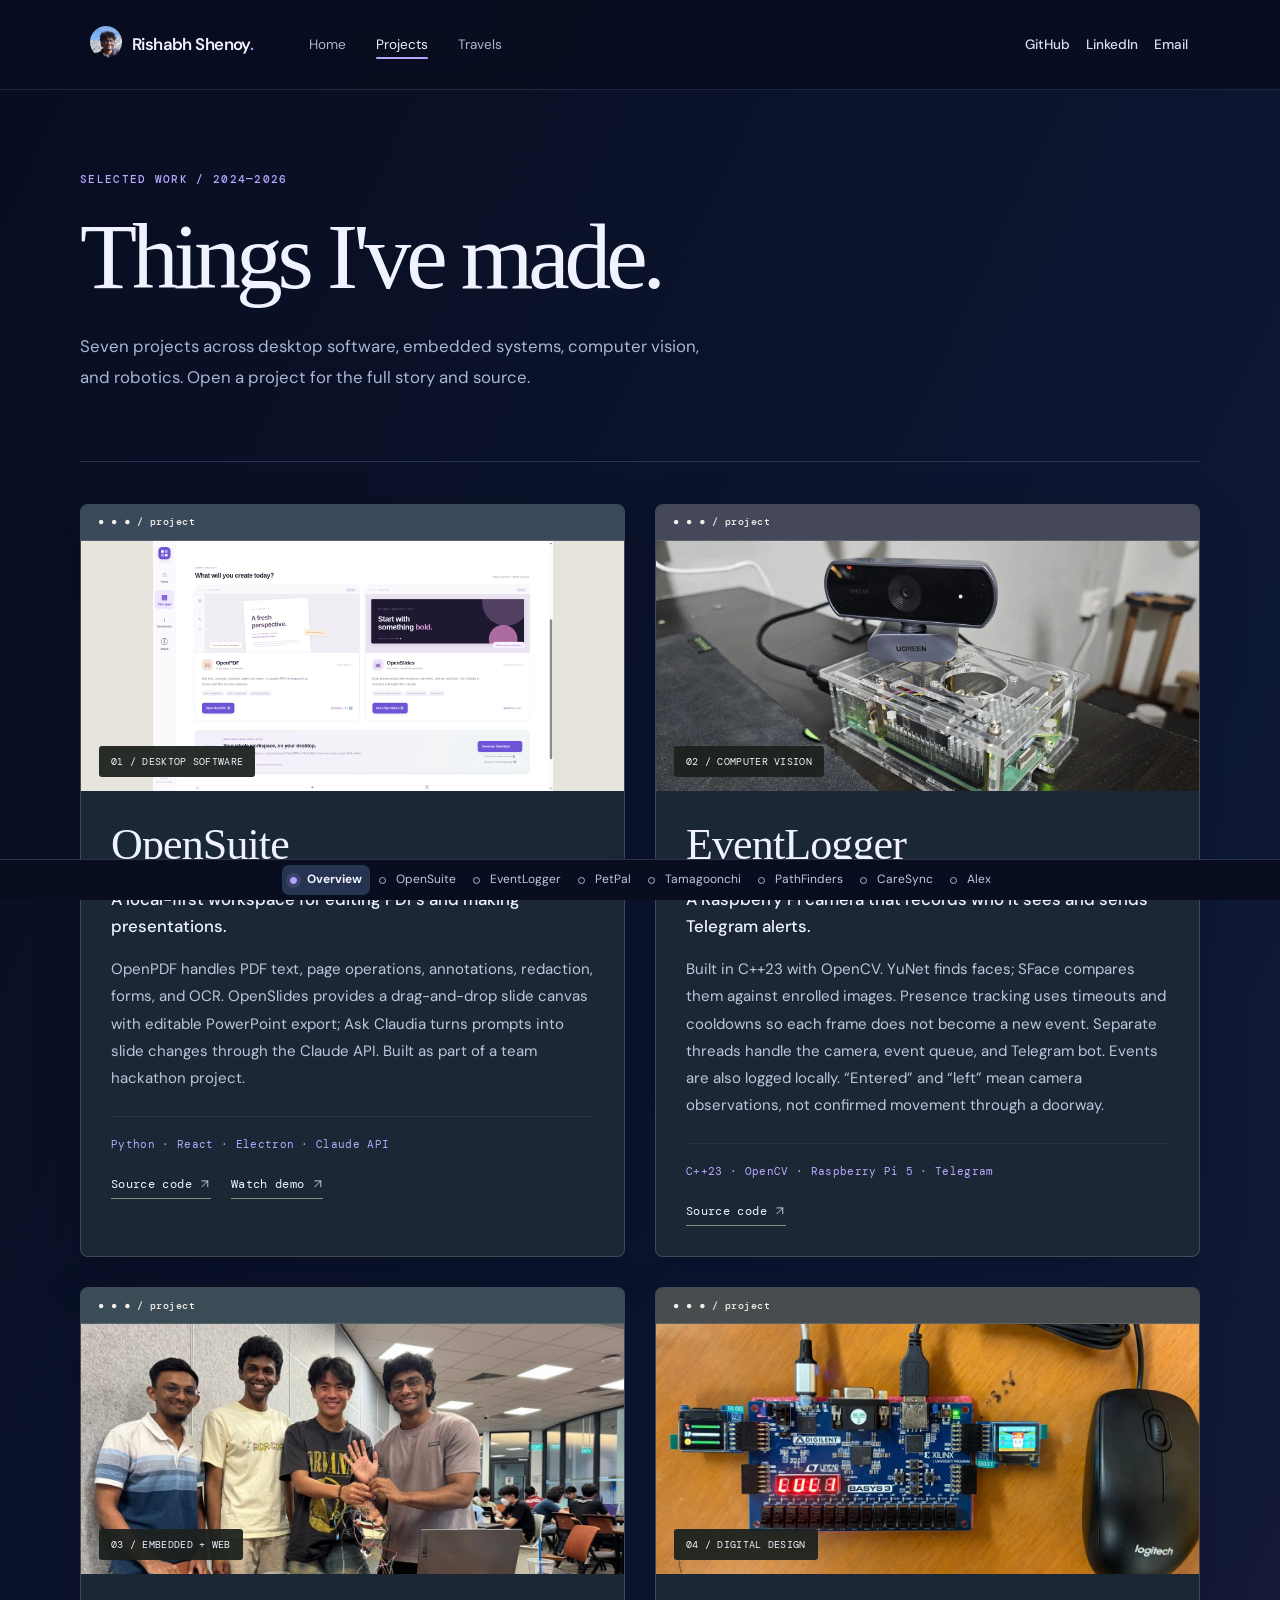
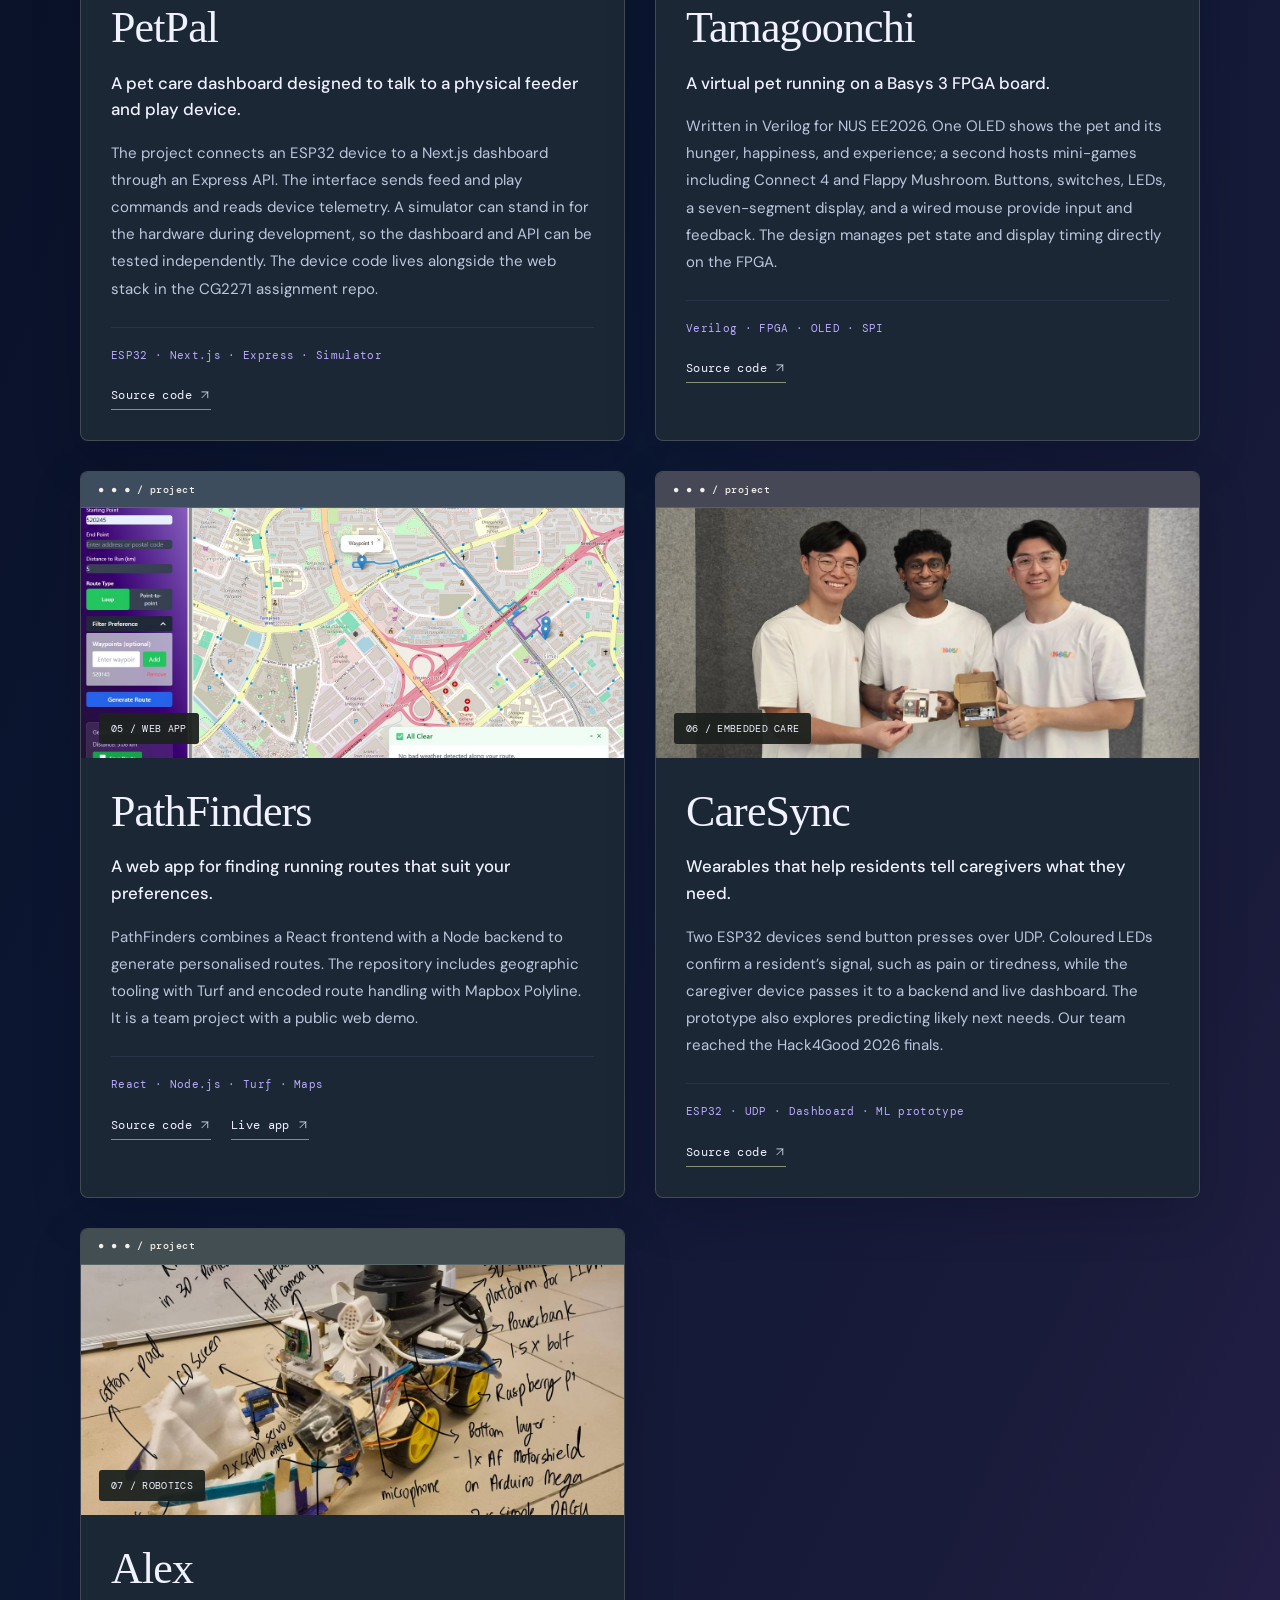
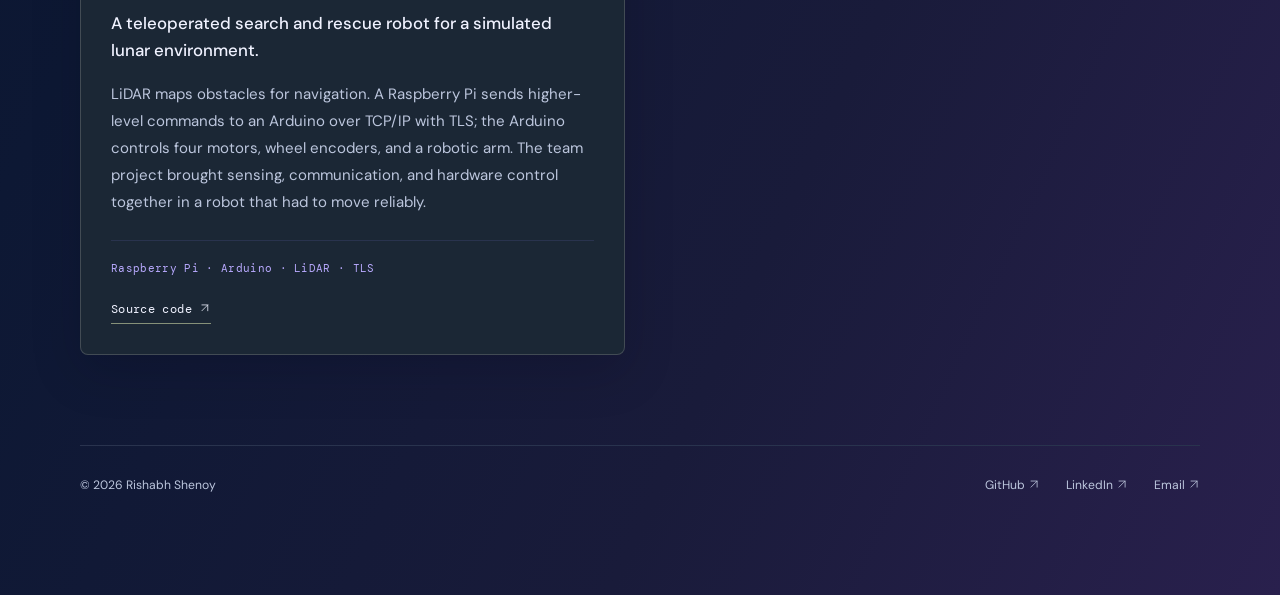
==== projects.html @ beb1a48f "Ease project card hover into a 0.2s rise - .home-project now transitions transform/background/border" ====
<!doctype html>
<html lang="en"><head><meta charset="utf-8"><meta name="viewport" content="width=device-width,initial-scale=1"><meta name="description" content="Seven projects by Rishabh Shenoy, spanning desktop software, embedded systems, robotics, and web apps."><meta name="theme-color" content="#090d20"><title>Projects — Rishabh Shenoy</title><link rel="stylesheet" href="portfolio.css"><link rel="stylesheet" href="calm.css?v=hover-ease-2"><link rel="canonical" href="https://rishabhshenoy.com/projects.html">
<meta property="og:type" content="website">
<meta property="og:site_name" content="Rishabh Shenoy">
<meta property="og:title" content="Projects — Rishabh Shenoy">
<meta property="og:description" content="Seven projects by Rishabh Shenoy, spanning desktop software, embedded systems, robotics, and web apps.">
<meta property="og:url" content="https://rishabhshenoy.com/projects.html">
<meta property="og:image" content="https://rishabhshenoy.com/imgs/social-card.jpg">
<meta property="og:image:width" content="1200">
<meta property="og:image:height" content="630">
<meta property="og:image:alt" content="Rishabh Shenoy">
<meta name="twitter:card" content="summary_large_image">
<meta name="twitter:title" content="Projects — Rishabh Shenoy">
<meta name="twitter:description" content="Seven projects by Rishabh Shenoy, spanning desktop software, embedded systems, robotics, and web apps.">
<meta name="twitter:image" content="https://rishabhshenoy.com/imgs/social-card.jpg">
<link rel="icon" type="image/png" sizes="32x32" href="https://rishabhshenoy.com/imgs/favicon-32.png">
<link rel="apple-touch-icon" sizes="180x180" href="https://rishabhshenoy.com/imgs/apple-touch-icon.png">
</head>
<body><a class="skip" href="#main">Skip to content</a><div class="shell"><header class="site-header"><a class="logo" href="/"><span class="header-avatar visible"><img src="imgs/rishabh-avatar-crop.jpg" alt="" width="384" height="384" decoding="async"></span><span class="logo-text">Rishabh Shenoy<span>.</span></span></a><nav aria-label="Main"><a href="/">Home</a><a aria-current="page" href="projects.html">Projects</a><a href="travels.html">Travels</a></nav><div class="header-socials" aria-label="Profiles and contact"><a href="https://github.com/RishabhShenoy03" target="_blank" rel="noopener noreferrer">GitHub</a><a href="https://www.linkedin.com/in/rishabhshenoy/" target="_blank" rel="noopener noreferrer">LinkedIn</a><a href="mailto:rishabhshenoy2003@gmail.com">Email</a></div></header><main id="main"><section class="projects-intro"><p class="kicker">Selected work / 2024—2026</p><h1>Things I've made.</h1><p>Seven projects across desktop software, embedded systems, computer vision, and robotics. Open a project for the full story and source.</p></section>
<section class="project-gallery" aria-label="Projects">
<article class="work-card" id="opensuite"><div class="work-image image-opensuite"><img src="imgs/opensuite-v0.4.0.png" alt="OpenSuite workspace showing OpenPDF and OpenSlides" loading="lazy" width="1440" height="900" decoding="async"><span>01 / DESKTOP SOFTWARE</span></div><div class="work-content"><h2>OpenSuite</h2><p class="work-summary">A local-first workspace for editing PDFs and making presentations.</p><p>OpenPDF handles PDF text, page operations, annotations, redaction, forms, and OCR. OpenSlides provides a drag-and-drop slide canvas with editable PowerPoint export; Ask Claudia turns prompts into slide changes through the Claude API. Built as part of a team hackathon project.</p><div class="work-meta">Python · React · Electron · Claude API</div><div class="work-links"><a href="https://github.com/RishabhShenoy03/claude-hackathon" target="_blank" rel="noopener noreferrer">Source code <svg class="link-icon" viewBox="0 0 24 24" fill="none" stroke="currentColor" stroke-width="1.6" stroke-linecap="round" stroke-linejoin="round" aria-hidden="true"><path d="M6 18 18 6M6 6h12v12"/></svg></a><a href="https://drive.google.com/file/d/1WD3OdeDiE1uflUg-6Z3fHd2iXdkqJevX/view?usp=sharing" target="_blank" rel="noopener noreferrer">Watch demo <svg class="link-icon" viewBox="0 0 24 24" fill="none" stroke="currentColor" stroke-width="1.6" stroke-linecap="round" stroke-linejoin="round" aria-hidden="true"><path d="M6 18 18 6M6 6h12v12"/></svg></a></div></div></article>
<article class="work-card" id="eventlogger"><div class="work-image image-event"><img src="imgs/eventlogger-thumbnail-web.webp" alt="EventLogger webcam mounted on a Raspberry Pi in a clear case" loading="lazy" width="1600" height="1200" decoding="async"><span>02 / COMPUTER VISION</span></div><div class="work-content"><h2>EventLogger</h2><p class="work-summary">A Raspberry Pi camera that records who it sees and sends Telegram alerts.</p><p>Built in C++23 with OpenCV. YuNet finds faces; SFace compares them against enrolled images. Presence tracking uses timeouts and cooldowns so each frame does not become a new event. Separate threads handle the camera, event queue, and Telegram bot. Events are also logged locally. “Entered” and “left” mean camera observations, not confirmed movement through a doorway.</p><div class="work-meta">C++23 · OpenCV · Raspberry Pi 5 · Telegram</div><div class="work-links"><a href="https://github.com/RishabhShenoy03/EventLogger" target="_blank" rel="noopener noreferrer">Source code <svg class="link-icon" viewBox="0 0 24 24" fill="none" stroke="currentColor" stroke-width="1.6" stroke-linecap="round" stroke-linejoin="round" aria-hidden="true"><path d="M6 18 18 6M6 6h12v12"/></svg></a></div></div></article>
<article class="work-card" id="petpal"><div class="work-image image-petpal"><img src="imgs/petpal-thumbnail.jpg" alt="PetPal team demonstrating their embedded prototype" loading="lazy" width="1280" height="960" decoding="async"><span>03 / EMBEDDED + WEB</span></div><div class="work-content"><h2>PetPal</h2><p class="work-summary">A pet care dashboard designed to talk to a physical feeder and play device.</p><p>The project connects an ESP32 device to a Next.js dashboard through an Express API. The interface sends feed and play commands and reads device telemetry. A simulator can stand in for the hardware during development, so the dashboard and API can be tested independently. The device code lives alongside the web stack in the CG2271 assignment repo.</p><div class="work-meta">ESP32 · Next.js · Express · Simulator</div><div class="work-links"><a href="https://github.com/RishabhShenoy03/cg2271_as4/tree/main/petpal_dashboard" target="_blank" rel="noopener noreferrer">Source code <svg class="link-icon" viewBox="0 0 24 24" fill="none" stroke="currentColor" stroke-width="1.6" stroke-linecap="round" stroke-linejoin="round" aria-hidden="true"><path d="M6 18 18 6M6 6h12v12"/></svg></a></div></div></article>
<article class="work-card" id="tamagoonchi"><div class="work-image image-tama"><img src="imgs/tamagoonchi-thumbnail.jpg" alt="Tamagoonchi running on a Basys 3 FPGA with two OLED displays and a mouse" loading="lazy" width="1280" height="959" decoding="async"><span>04 / DIGITAL DESIGN</span></div><div class="work-content"><h2>Tamagoonchi</h2><p class="work-summary">A virtual pet running on a Basys 3 FPGA board.</p><p>Written in Verilog for NUS EE2026. One OLED shows the pet and its hunger, happiness, and experience; a second hosts mini-games including Connect 4 and Flappy Mushroom. Buttons, switches, LEDs, a seven-segment display, and a wired mouse provide input and feedback. The design manages pet state and display timing directly on the FPGA.</p><div class="work-meta">Verilog · FPGA · OLED · SPI</div><div class="work-links"><a href="https://github.com/RishabhShenoy03/Tamagoonchi" target="_blank" rel="noopener noreferrer">Source code <svg class="link-icon" viewBox="0 0 24 24" fill="none" stroke="currentColor" stroke-width="1.6" stroke-linecap="round" stroke-linejoin="round" aria-hidden="true"><path d="M6 18 18 6M6 6h12v12"/></svg></a></div></div></article>
<article class="work-card" id="pathfinders"><div class="work-image image-path"><img src="imgs/pathfinders-thumbnail.jpg" alt="PathFinders route generator showing a generated running route" loading="lazy" width="1422" height="809" decoding="async"><span>05 / WEB APP</span></div><div class="work-content"><h2>PathFinders</h2><p class="work-summary">A web app for finding running routes that suit your preferences.</p><p>PathFinders combines a React frontend with a Node backend to generate personalised routes. The repository includes geographic tooling with Turf and encoded route handling with Mapbox Polyline. It is a team project with a public web demo.</p><div class="work-meta">React · Node.js · Turf · Maps</div><div class="work-links"><a href="https://github.com/RishabhShenoy03/PathFinders" target="_blank" rel="noopener noreferrer">Source code <svg class="link-icon" viewBox="0 0 24 24" fill="none" stroke="currentColor" stroke-width="1.6" stroke-linecap="round" stroke-linejoin="round" aria-hidden="true"><path d="M6 18 18 6M6 6h12v12"/></svg></a><a href="https://pathfinders-frontend.onrender.com/" target="_blank" rel="noopener noreferrer">Live app <svg class="link-icon" viewBox="0 0 24 24" fill="none" stroke="currentColor" stroke-width="1.6" stroke-linecap="round" stroke-linejoin="round" aria-hidden="true"><path d="M6 18 18 6M6 6h12v12"/></svg></a></div></div></article>
<article class="work-card" id="caresync"><div class="work-image image-caresync"><img src="imgs/h4g-web.webp" alt="CareSync team at Hack4Good" loading="lazy" width="1280" height="960" decoding="async"><span>06 / EMBEDDED CARE</span></div><div class="work-content"><h2>CareSync</h2><p class="work-summary">Wearables that help residents tell caregivers what they need.</p><p>Two ESP32 devices send button presses over UDP. Coloured LEDs confirm a resident’s signal, such as pain or tiredness, while the caregiver device passes it to a backend and live dashboard. The prototype also explores predicting likely next needs. Our team reached the Hack4Good 2026 finals.</p><div class="work-meta">ESP32 · UDP · Dashboard · ML prototype</div><div class="work-links"><a href="https://github.com/RishabhShenoy03/CareSync" target="_blank" rel="noopener noreferrer">Source code <svg class="link-icon" viewBox="0 0 24 24" fill="none" stroke="currentColor" stroke-width="1.6" stroke-linecap="round" stroke-linejoin="round" aria-hidden="true"><path d="M6 18 18 6M6 6h12v12"/></svg></a></div></div></article>
<article class="work-card" id="alex"><div class="work-image image-alex"><img src="imgs/alex-thumbnail.jpg" alt="Alex search and rescue robot with labeled hardware components" loading="lazy" width="1280" height="959" decoding="async"><span>07 / ROBOTICS</span></div><div class="work-content"><h2>Alex</h2><p class="work-summary">A teleoperated search and rescue robot for a simulated lunar environment.</p><p>LiDAR maps obstacles for navigation. A Raspberry Pi sends higher-level commands to an Arduino over TCP/IP with TLS; the Arduino controls four motors, wheel encoders, and a robotic arm. The team project brought sensing, communication, and hardware control together in a robot that had to move reliably.</p><div class="work-meta">Raspberry Pi · Arduino · LiDAR · TLS</div><div class="work-links"><a href="https://github.com/RishabhShenoy03/CG2111A-Alex" target="_blank" rel="noopener noreferrer">Source code <svg class="link-icon" viewBox="0 0 24 24" fill="none" stroke="currentColor" stroke-width="1.6" stroke-linecap="round" stroke-linejoin="round" aria-hidden="true"><path d="M6 18 18 6M6 6h12v12"/></svg></a></div></div></article>
</section></main><footer><span>© <span data-year></span> Rishabh Shenoy</span><div><a href="https://github.com/RishabhShenoy03" target="_blank" rel="noopener noreferrer">GitHub <svg class="link-icon" viewBox="0 0 24 24" fill="none" stroke="currentColor" stroke-width="1.6" stroke-linecap="round" stroke-linejoin="round" aria-hidden="true"><path d="M6 18 18 6M6 6h12v12"/></svg></a><a href="https://www.linkedin.com/in/rishabhshenoy/" target="_blank" rel="noopener noreferrer">LinkedIn <svg class="link-icon" viewBox="0 0 24 24" fill="none" stroke="currentColor" stroke-width="1.6" stroke-linecap="round" stroke-linejoin="round" aria-hidden="true"><path d="M6 18 18 6M6 6h12v12"/></svg></a><a href="mailto:rishabhshenoy2003@gmail.com">Email <svg class="link-icon" viewBox="0 0 24 24" fill="none" stroke="currentColor" stroke-width="1.6" stroke-linecap="round" stroke-linejoin="round" aria-hidden="true"><path d="M6 18 18 6M6 6h12v12"/></svg></a></div></footer></div><script src="app.js?v=full-header-1"></script></body></html>
---- portfolio.css ----
@import url('https://fonts.googleapis.com/css2?family=DM+Mono:wght@400;500&family=Space+Grotesk:wght@400;500;600;700&display=swap');
:root{--bg:#080d1c;--surface:#111a30;--line:#29334e;--text:#f0f2ff;--muted:#abb6d0;--accent:#b5a6ff}
*{box-sizing:border-box}html{scroll-behavior:smooth}body{margin:0;background:radial-gradient(circle at 79% 9%,#29204d 0,transparent 28%),radial-gradient(circle at 15% 30%,#122a4b 0,transparent 24%),var(--bg);color:var(--text);font-family:'Space Grotesk',sans-serif}a{color:inherit;text-decoration:none}a:hover{color:#d0c7ff}a:focus-visible{outline:2px solid #d6cfff;outline-offset:5px}::selection{background:#b5a6ff;color:#080d1c}.shell{width:min(1180px,calc(100% - 48px));margin:auto}.skip{position:absolute;top:-60px;left:20px;background:#d6cfff;color:#080d1c;padding:12px;z-index:50}.skip:focus{top:10px}
.site-header{height:84px;display:flex;align-items:center;gap:60px;border-bottom:1px solid var(--line)}.logo{font-size:1.7rem;font-weight:700;letter-spacing:-.09em}.logo span{color:var(--accent)}nav{display:flex;gap:30px;margin-right:auto}nav a,.header-contact,.kicker,.socials,.text-link,.home-num,.home-type,.work-meta,.work-links,.work-image>span,.travel-preview>span,footer{font-family:'DM Mono',monospace;font-size:.73rem;letter-spacing:.03em}nav a{color:var(--muted)}nav a[aria-current]{color:var(--text)}.header-contact{padding:12px 16px;border:1px solid #828ca9;border-radius:6px}.kicker{text-transform:uppercase;color:var(--accent);letter-spacing:.12em}
.home-hero{display:grid;grid-template-columns:1.14fr .86fr;align-items:center;min-height:640px;gap:50px;padding:70px 0 95px}.intro h1,.projects-intro h1{font-size:clamp(4rem,8vw,7.4rem);letter-spacing:-.09em;line-height:.96;margin:24px 0}.intro h1 em,.projects-intro h1 em{font-style:normal;color:#b9aaff}.intro-copy{font-size:1.16rem;line-height:1.65;color:#d0d7ed;max-width:595px}.hero-actions{display:flex;gap:25px;align-items:center;margin:32px 0 55px}.primary-link{display:inline-flex;gap:30px;background:#b9aaff;color:#101627;font-weight:700;padding:17px 20px;border-radius:7px}.primary-link:hover{background:#d3caff;color:#101627}.text-link{display:inline-block;border-bottom:1px solid #9389bf;padding:0 0 7px}.socials{display:flex;gap:24px}.socials a{color:#d8def0;border-bottom:1px solid #8792af;padding-bottom:6px}
.hero-visual{height:430px;position:relative;display:grid;place-items:center;background:radial-gradient(circle at center,#65549c 0,#2d2a5c 27%,#141f3c 56%,transparent 75%);overflow:hidden}.orbit{position:absolute;border:1px solid rgba(193,193,255,.27);border-radius:50%;width:360px;height:360px}.orbit-two{width:500px;height:500px}.hero-monogram{font-size:clamp(9rem,19vw,17rem);font-weight:700;letter-spacing:-.21em;line-height:1;text-shadow:0 20px 45px #070d29;transform:translateX(-.12em);color:#e3e6ff}.hero-monogram span{color:#9c8edd}.hero-chip{position:absolute;background:#101b35;border:1px solid #637198;padding:10px 13px;border-radius:4px;font:500 .65rem 'DM Mono',monospace;letter-spacing:.1em}.chip-one{top:56px;right:10px}.chip-two{bottom:55px;left:0}
.home-work,.home-bottom{border-top:1px solid var(--line);padding:84px 0}.section-title{display:flex;justify-content:space-between;align-items:end;margin-bottom:30px}.section-title h2,.home-bottom h2{font-size:clamp(3rem,5vw,5rem);letter-spacing:-.07em;margin:0;line-height:1}.home-project{display:grid;grid-template-columns:60px 1fr 170px 30px;gap:16px;align-items:center;padding:25px 4px;border-top:1px solid var(--line);transition:padding .2s,background .2s}.home-project:last-child{border-bottom:1px solid var(--line)}.home-project:hover{padding-left:18px;background:#15213b}.home-num,.home-type{color:#abb6d0}.home-project-title{font-size:1.4rem;font-weight:600}.home-project-title small{display:block;font-size:.86rem;font-weight:400;color:#aebad2;margin-top:4px}.arrow{font-size:1.4rem;color:var(--accent)}
.home-bottom{display:grid;grid-template-columns:1fr 1fr;gap:80px;align-items:center}.home-bottom p:not(.kicker){color:var(--muted);margin:25px 0}.travel-preview{height:290px;position:relative;overflow:hidden;border-radius:8px}.travel-preview img{width:100%;height:100%;object-fit:cover;filter:saturate(.75)}.travel-preview>span{position:absolute;bottom:18px;left:18px;background:#10182c;padding:11px 13px}
footer{border-top:1px solid var(--line);display:flex;justify-content:space-between;padding:32px 0;color:var(--muted)}footer div{display:flex;gap:22px}
.projects-intro{padding:82px 0 65px;border-bottom:1px solid var(--line)}.projects-intro h1{margin:16px 0 24px}.projects-intro>p:last-child{font-size:1.14rem;line-height:1.6;color:#ccd4e9;max-width:650px}.project-gallery{display:grid;grid-template-columns:repeat(2,minmax(0,1fr));gap:22px;padding:38px 0 100px}.work-card{background:linear-gradient(155deg,#15213c,#10182c);border:1px solid #33405c;border-radius:11px;overflow:hidden;scroll-margin-top:30px}.work-image{height:260px;position:relative;display:grid;place-items:center;overflow:hidden;background:linear-gradient(130deg,#24345d,#49376b)}.work-image>img{width:100%;height:100%;object-fit:cover}.work-image>span{position:absolute;bottom:14px;left:18px;padding:8px 10px;background:#0d1528e6;color:#e8e9ff;border:1px solid #56607e}.image-opensuite{background:linear-gradient(135deg,#211f47,#484486)}.image-opensuite img{width:140px;height:140px;object-fit:contain;filter:drop-shadow(0 20px 20px #050a2177)}.image-event{background:radial-gradient(circle at center,#4d5689,#151f3d 70%)}.camera-ui{width:70%;height:70%;border:1px solid #98a5db;padding:14px;position:relative;font:500 .65rem 'DM Mono',monospace;color:#e3e7ff}.scan-box{position:absolute;inset:22% 32%;border:2px solid #b4a9ff;box-shadow:0 0 24px #9e90ff66}.camera-ui strong{position:absolute;bottom:13px;left:14px}.image-petpal{background:radial-gradient(circle,#346285,#1d3256 65%,#16203a)}.pet-ui{text-align:center;font:500 .7rem 'DM Mono',monospace}.pet-face{font-size:3rem;line-height:1.2;background:#172849;padding:22px 36px;border:2px solid #8caed2;border-radius:20px;margin-bottom:12px}.pet-face span{font-size:2rem}.image-tama{background:linear-gradient(145deg,#44325c,#1b3451)}.pixel-pet{text-align:center;font:700 4rem 'DM Mono',monospace;text-shadow:4px 4px #1d153f}.pixel-pet small{display:block;font-size:.8rem;line-height:1.8;text-shadow:none}.work-content{padding:26px 28px 28px}.work-content h2{font-size:2.35rem;letter-spacing:-.055em;margin:0 0 12px}.work-content p{line-height:1.62;color:#bfc9df;font-size:.96rem}.work-content .work-summary{font-size:1.08rem;font-weight:600;color:#f1f1ff;line-height:1.4}.work-meta{color:#b9aaff;border-top:1px solid var(--line);padding-top:18px;margin-top:24px;line-height:1.6}.work-links{display:flex;gap:25px;margin-top:22px}.work-links a{color:#e0d9ff;border-bottom:1px solid #9187bd;padding-bottom:6px}
@media(max-width:800px){.home-hero{grid-template-columns:1fr;padding:65px 0}.hero-visual{height:300px}.home-bottom{gap:30px}.project-gallery{grid-template-columns:1fr}.site-header{gap:22px}}@media(max-width:560px){.shell{width:calc(100% - 32px)}.site-header{height:70px}.site-header nav{gap:13px}.header-contact{display:none}.home-hero{padding:45px 0}.intro h1,.projects-intro h1{font-size:clamp(3.7rem,14vw,6rem)}.hero-visual{height:250px}.orbit{width:230px;height:230px}.orbit-two{width:330px;height:330px}.hero-actions{margin-bottom:35px}.section-title{align-items:start;gap:16px}.section-title .text-link{white-space:nowrap}.home-project{grid-template-columns:28px 1fr 20px}.home-type{display:none}.home-bottom{grid-template-columns:1fr}.travel-preview{height:240px}.work-image{height:220px}.work-content{padding:22px}footer{display:block}footer div{margin-top:18px}}@media(prefers-reduced-motion:reduce){html{scroll-behavior:auto}*{transition:none!important}}
---- calm.css ----
@import url('https://fonts.googleapis.com/css2?family=DM+Sans:wght@400;450;500;550;600;650;700&family=Instrument+Serif:ital@0;1&display=swap');

/* Nordic evenings: warm charcoal, linen, forest green, and a little amber. */
:root{color-scheme:dark;--bg:#1c211e;--surface:#252c27;--line:#414940;--text:#eeeade;--muted:#b7bdb1;--accent:#d4b782;--forest:#303e32;--serif:'Instrument Serif',Georgia,serif;--sans:'DM Sans',sans-serif}
html{scroll-padding-top:110px}
body{background:var(--bg);color:var(--text);font-family:var(--sans);-webkit-font-smoothing:antialiased}
a:hover{color:var(--accent)}
a:focus-visible{outline:2px solid var(--accent);outline-offset:6px;border-radius:3px}
::selection{background:var(--accent);color:var(--bg)}
.shell{width:min(1160px,calc(100% - 80px))}
.skip{background:var(--accent);color:var(--bg)}
.site-header{position:sticky;top:0;z-index:20;height:90px;gap:56px;background:rgba(28,33,30,.97);border-bottom:1px solid var(--line);backdrop-filter:blur(16px)}
.logo{display:inline-flex;align-items:center;align-self:stretch;height:84px;gap:10px;white-space:nowrap;font-size:1.05rem;font-weight:600;letter-spacing:-.035em}
.logo .logo-text{color:var(--text)}
.logo-text>span{color:var(--accent)}
.header-avatar{display:inline-block;width:0;height:32px;opacity:0;overflow:hidden;border-radius:50%;transition:width .3s,opacity .3s}
.header-avatar.visible{width:32px;opacity:1}
.header-avatar.visible{margin-left:10px}
.header-avatar img{display:block;width:100%;height:100%;object-fit:cover}
nav{height:84px;display:flex;align-items:center;gap:30px}
nav a,.header-contact,.text-link,.socials,footer{font-family:var(--sans);font-size:.85rem;letter-spacing:0}
nav a{position:relative;color:var(--muted);display:inline-flex;align-items:center;height:84px;line-height:84px;padding:0}
nav a[aria-current]{color:var(--text)}
nav a:after{content:'';position:absolute;height:1.5px;width:100%;border-radius:999px;background:var(--accent);bottom:28px;left:0;transform:scaleX(0);transform-origin:left center;transition:transform .22s cubic-bezier(.2,.65,.3,1)}
nav a:hover:after,nav a:focus-visible:after,nav a[aria-current]:after{transform:scaleX(1)}
.header-contact{border:1px solid #66705f;border-radius:999px;padding:12px 20px;transition:background .2s}
.header-contact:hover{background:var(--forest);color:var(--text)}
.kicker{font:500 .68rem 'DM Mono',monospace;letter-spacing:.12em;text-transform:uppercase;color:var(--accent);line-height:1.6}
.home-hero{display:block;min-height:0;padding:62px 0 0}
.hero-topline{display:flex;justify-content:space-between;gap:20px;align-items:center;margin-bottom:34px}
.hero-topline .kicker{margin:0;display:flex;align-items:center;gap:10px}
.status-dot{width:7px;height:7px;flex:none;border-radius:50%;background:#b8c4a4;box-shadow:0 0 0 4px #b8c4a40e}
.location-note{font-size:.75rem;color:var(--muted)}
.hero-heading{display:flex;justify-content:space-between;align-items:center;gap:60px}
.hero-heading h1{font:400 clamp(4.4rem,8.6vw,8rem)/.99 var(--serif);letter-spacing:-.035em;margin:0}
h1 em,h2 em{font-weight:400;color:var(--accent)}
.hero-note{width:190px;flex:none;color:var(--muted);padding-top:16px}
.note-mark{font-size:3.1rem;line-height:1;color:#aab99a}
.hero-note p{font-size:.87rem;line-height:1.7;margin-top:20px}
.hero-details{display:flex;justify-content:space-between;gap:40px;align-items:center;margin:30px 0 46px}
.intro-copy{font-size:1.02rem;line-height:1.8;color:var(--muted);max-width:510px;margin:0}
.hero-actions{flex-wrap:wrap;gap:24px;margin:0;flex:none}
.primary-link{position:relative;display:inline-flex;align-items:center;justify-content:center;text-align:center;gap:0;padding:17px 49px 17px 28px;background:var(--accent);color:#22271e;border-radius:999px;font:600 .88rem/1.4 var(--sans);transition:background .2s,transform .2s;min-height:52px}
.primary-link>span{position:absolute;right:22px;top:50%;transform:translateY(-50%);font-family:Arial,sans-serif;font-size:1.1rem}
.primary-link:hover{background:#e7cda0;color:#22271e;transform:translateY(-2px)}
.text-link{border-bottom:1px solid #75806d;padding-bottom:5px;line-height:1.5}
.hero-portrait{margin:0;width:100%;position:relative}
.hero-portrait img{display:block;width:100%;aspect-ratio:5472/3080;object-fit:contain;border-radius:5px;background:var(--surface)}
.hero-portrait figcaption{display:flex;justify-content:space-between;gap:20px;padding:16px 0;font:400 .72rem/1.5 var(--sans);color:var(--muted)}
.home-work{border:0;padding:105px 0 94px;scroll-margin-top:80px}
.section-title{align-items:end;margin-bottom:38px;gap:24px}
.section-title .kicker{margin:0 0 16px}
.section-title h2,.home-bottom h2,.contact-section h2{font:400 clamp(3rem,5.4vw,5rem)/1.05 var(--serif);letter-spacing:-.025em;margin:0}
.section-title .text-link{margin-bottom:7px;white-space:nowrap}
.home-projects{display:grid;grid-template-columns:repeat(2,minmax(0,1fr));gap:46px 28px}
.home-project{display:block;padding:0;border:0;background:none;min-width:0;transition:none}
.home-project:last-child{border:0}
.home-project:hover{padding:0;background:none;color:var(--text)}
.home-project-image{position:relative;height:300px;background:var(--surface);overflow:hidden;border-radius:5px}
.home-project-image img{display:block;width:100%;height:100%;object-fit:cover;transition:transform .5s cubic-bezier(.2,.65,.3,1)}
.home-project:hover img{transform:scale(1.025)}
.project-opensuite{background:#e7e4dd}
.project-opensuite img{object-fit:contain}
.project-event img{object-position:center 40%}
.project-care img{object-position:center 30%}
.project-index{position:absolute;top:14px;left:14px;width:32px;height:32px;display:grid;place-items:center;background:var(--bg);color:var(--text);border-radius:50%;font:.65rem 'DM Mono',monospace}
.home-project-info{display:flex;align-items:center;justify-content:space-between;gap:20px;padding:22px 0 0}
.home-type{display:block;color:var(--muted);font:400 .64rem 'DM Mono',monospace;letter-spacing:.08em;text-transform:uppercase}
.home-project h3{font:500 1.65rem/1.3 var(--sans);letter-spacing:-.035em;margin:8px 0}
.home-project p{font-size:.9rem;color:var(--muted);line-height:1.6;margin:0}
.arrow{display:grid;place-items:center;flex:none;width:42px;height:42px;border:1px solid #66705f;border-radius:50%;color:var(--text);font-size:1.3rem;transition:background .2s}
.home-project:hover .arrow{background:var(--accent);color:var(--bg);border-color:var(--accent)}
.home-bottom{border-top:1px solid var(--line);padding:88px 0;grid-template-columns:.85fr 1fr;gap:80px}
.home-bottom .kicker{margin:0 0 22px}
.home-bottom p:not(.kicker){font-size:1rem;line-height:1.8;color:var(--muted);max-width:350px;margin:25px 0}
.travel-locations{font:400 .68rem 'DM Mono',monospace;letter-spacing:.06em;color:var(--accent)}
.travel-preview{display:block;height:auto;border:0;border-radius:5px;overflow:hidden;background:var(--surface)}
.travel-preview img{display:block;width:100%;height:330px;object-fit:cover;object-position:center 25%;filter:none;transition:transform .5s}
.travel-preview:hover img{transform:scale(1.025)}
.travel-preview>span{position:relative;display:flex;justify-content:space-between;align-items:center;bottom:auto;left:auto;margin:0;padding:19px 24px;background:var(--forest);color:var(--text);font:500 .9rem var(--sans)}
.travel-preview>span span{font-size:1.35rem}
.contact-section{display:flex;justify-content:space-between;align-items:center;gap:40px;padding:58px 64px;background:var(--forest);border:1px solid #465342;border-radius:6px;margin:0 0 70px}
.contact-section .kicker{margin:0 0 22px}
.contact-section p:not(.kicker){line-height:1.7;color:#c7cebf;font-size:.95rem;margin:22px 0 0}
.contact-section .primary-link{flex:none}
footer{border-color:var(--line);font-size:.76rem;padding:30px 0 35px;line-height:1.6;align-items:start;color:var(--muted)}
.footer-note{display:block;margin-top:7px;font-size:.68rem;color:var(--muted)}
footer div{gap:26px}
/* Shared project and journal pages. Photos keep their original colors. */
.projects-intro{padding:70px 0 52px;border-color:var(--line)}
.projects-intro h1{font:400 clamp(3.5rem,7.3vw,6.5rem)/1.05 var(--serif);letter-spacing:-.03em;margin:20px 0 25px}
.projects-intro>p:last-child{font-size:1.05rem;color:var(--muted);line-height:1.8}
.project-gallery{gap:30px;padding:42px 0 90px}
.work-card{background:var(--surface);border:1px solid var(--line);border-radius:6px;scroll-margin-top:110px;transition:border-color .25s}
.work-card:hover{border-color:#8c997d}
.work-image{margin:0;height:280px;grid-template-rows:minmax(0,1fr);overflow:hidden;background:#e7e4dd}
.work-image>img{min-height:0;max-height:100%;width:100%;height:100%;object-fit:cover}
.work-image>span{background:#1c211ef0;border:0;border-radius:3px;color:var(--text);font-size:.62rem;padding:9px 12px}
.image-opensuite>img{object-fit:contain;filter:none}
.image-event>img{object-position:center 40%}
.image-petpal>img{object-position:center 20%}
.work-content{padding:30px}
.work-content h2{font:400 2.75rem/1.1 var(--serif);letter-spacing:-.02em}
.work-content p{color:var(--muted);line-height:1.8;font-size:.94rem}
.work-content .work-summary{color:var(--text);font-size:1.05rem;font-weight:500;line-height:1.6}
.work-meta{color:var(--accent);border-color:var(--line);font-size:.68rem;line-height:1.8}
.work-links{font-size:.73rem;flex-wrap:wrap;gap:20px}
.work-links a{color:var(--text);border-color:#869179}
.travel-index{padding:42px 0 90px;display:grid;gap:32px}
.travel-entry{display:grid;grid-template-columns:1fr 1fr;gap:48px;align-items:center;background:var(--surface);border:1px solid var(--line);border-radius:6px;overflow:hidden;transition:border-color .25s}
.travel-entry:hover{color:var(--text);border-color:#8c997d}
.travel-entry img{display:block;width:100%;height:370px;object-fit:cover}
.travel-entry>div{padding:30px 40px 30px 0}
.travel-entry h2{font:400 clamp(2.5rem,4vw,3.8rem)/1.1 var(--serif);letter-spacing:-.02em;margin:16px 0}
.travel-entry p{color:var(--muted);line-height:1.8;font-size:.95rem;margin-bottom:25px}
.trip-intro h1{font-family:var(--serif);font-weight:400;letter-spacing:-.03em}
.trip-content h2,.trip-content h3{font-family:var(--serif);font-weight:400;letter-spacing:-.025em}
.trip-content p,.trip-content li{color:var(--muted)}
.trip-content>section:first-child{background:var(--forest)}
.trip-content img{filter:none;border-radius:4px}
@media(min-width:1600px){.home-hero{padding-top:80px}}
@media(max-width:1000px){.shell{width:calc(100% - 64px)}.hero-details{align-items:start;gap:30px}.hero-actions{flex-direction:column;align-items:start;gap:18px}.hero-note{width:160px}.site-header{gap:30px}.home-project-image{height:250px}.home-bottom{gap:40px}.contact-section{padding:48px}}
@media(max-width:800px){.location-note{display:none}.hero-heading{gap:28px}.hero-note{width:135px}.hero-note p{font-size:.78rem}.hero-heading h1{font-size:clamp(3.9rem,9vw,6rem)}.home-hero{padding:48px 0 0}.hero-topline{margin-bottom:30px}.hero-details{margin-top:28px}.intro-copy{font-size:.96rem}.site-header{gap:22px;height:80px}.site-header nav{gap:22px}.header-contact{padding:10px 15px;font-size:.75rem}.logo{font-size:.92rem}.home-work{padding:72px 0}.home-bottom{padding:65px 0;gap:32px}.home-project-image{height:220px}.home-projects{gap:36px 22px}.home-project h3{font-size:1.4rem}.home-project p{font-size:.84rem}.home-bottom h2{font-size:3rem}.travel-preview img{height:300px}.project-gallery{grid-template-columns:1fr}.work-image{height:350px}.travel-entry{gap:28px}.travel-entry>div{padding-right:24px}.travel-entry img{height:320px}}
@media(max-width:650px){.shell{width:calc(100% - 36px)}.site-header{height:74px;gap:12px}.site-header nav{gap:18px;margin-left:auto;margin-right:0}.logo{gap:6px;font-size:.9rem}.header-contact{display:none}.header-avatar{height:27px}.header-avatar.visible{width:27px}nav a{font-size:.75rem}.home-hero{padding-top:36px}.hero-topline .kicker{font-size:.6rem;letter-spacing:.09em}.hero-heading h1{font-size:clamp(3.7rem,11.4vw,5.6rem)}.hero-note{display:none}.hero-details{display:block;margin:24px 0 32px}.intro-copy{max-width:470px}.hero-actions{flex-direction:row;align-items:center;margin-top:25px;gap:22px}.primary-link{padding-top:15px;padding-bottom:15px;font-size:.83rem}.hero-portrait figcaption{padding:12px 0;font-size:.65rem}.hero-portrait figcaption>span:last-child{display:none}.home-work{padding:60px 0}.section-title{align-items:end;gap:14px;margin-bottom:28px}.section-title h2{font-size:2.9rem}.section-title .text-link{font-size:.73rem}.kicker{font-size:.61rem}.home-projects{grid-template-columns:1fr;gap:35px}.home-project-image{height:auto;aspect-ratio:1.55}.home-project-info{padding-top:18px}.home-project h3{font-size:1.6rem}.home-project p{font-size:.88rem}.home-bottom{grid-template-columns:1fr;gap:30px;padding:52px 0}.home-bottom h2{font-size:3.4rem}.home-bottom p:not(.kicker){max-width:420px}.travel-preview img{height:auto;aspect-ratio:1.45}.contact-section{display:block;padding:35px 26px;margin-bottom:45px}.contact-section h2{font-size:3.4rem}.contact-section .primary-link{margin-top:28px}.contact-section p:not(.kicker){font-size:.9rem}footer{display:block;padding:25px 0}footer div{margin-top:22px}.projects-intro{padding:45px 0 32px}.projects-intro h1{font-size:3.6rem}.projects-intro>p:last-child{font-size:.98rem}.project-gallery{padding-top:28px;gap:24px}.work-image{height:240px}.work-content{padding:24px}.work-content h2{font-size:2.5rem}.travel-index{padding-top:28px}.travel-entry{grid-template-columns:1fr;gap:0}.travel-entry img{height:260px}.travel-entry>div{padding:28px}.travel-entry h2{font-size:3rem}}
@media(max-width:380px){.shell{width:calc(100% - 28px)}.site-header nav{gap:12px}.logo{font-size:.8rem}.header-avatar{display:none}.hero-heading h1{font-size:3.45rem}.hero-topline .kicker{font-size:.55rem}.section-title h2{font-size:2.5rem}.section-title .text-link{font-size:.67rem}.work-image{height:220px}}
@media(prefers-reduced-motion:reduce){html{scroll-behavior:auto}*,*:before,*:after{transition:none!important;animation:none!important}}
/* Draw icons explicitly so navigation never depends on a symbol font. */
.link-icon{display:inline-block;width:1em;height:1em;vertical-align:-.13em;flex:none}
.primary-link{padding-left:48px;padding-right:48px}
.primary-link>span{display:flex;align-items:center}
.note-mark{display:block;width:58px;height:58px;color:#aab99a}
.note-mark svg{display:block;width:100%;height:100%}
.hero-portrait figcaption .link-icon{width:.9em}

/* Blue retro-browser system. */
:root{color-scheme:dark;--bg:#090d20;--surface:#111a30;--line:#29334e;--text:#f0f2ff;--muted:#abb6d0;--accent:#b5a6ff;--serif:Georgia,'Times New Roman',serif;--sans:'DM Sans',sans-serif}
body{background:linear-gradient(115deg,#080d20 0%,#0d1834 52%,#191b3a 78%,#29204d 100%);color:var(--text)}
.shell{width:min(1120px,calc(100% - 96px))}
a:hover{color:#d0c7ff}
a:focus-visible{outline:2px solid #d6cfff;outline-offset:5px}
.skip{background:#d6cfff;color:#080d1c}
.site-header{background:transparent;border-bottom:1px solid rgba(195,204,255,.12);backdrop-filter:blur(10px);-webkit-backdrop-filter:blur(10px)}
.site-header.scrolled{background:rgba(8,13,32,.96);border-bottom-color:rgba(195,204,255,.18);backdrop-filter:blur(18px);-webkit-backdrop-filter:blur(18px)}
.logo .logo-text,.logo-text>span{color:var(--text)}
.logo-text>span{color:var(--accent)}
.header-contact{border:1px solid #828ca9;border-radius:6px}
.header-socials,.hero-socials{display:flex;align-items:center;gap:16px;font:500 .85rem var(--sans);line-height:1}
.header-socials{height:84px;margin-left:auto;padding-right:12px}
.header-socials a{position:relative;height:84px;display:inline-flex;align-items:center;line-height:84px;padding:0;border:0}
.header-socials a{color:#d8def0;border:0;padding:0}
.header-socials a:after{content:'';position:absolute;height:1.5px;width:100%;border-radius:999px;background:var(--accent);bottom:28px;left:0;transform:scaleX(0);transform-origin:left center;transition:transform .22s cubic-bezier(.2,.65,.3,1)}
.header-socials a:hover:after,.header-socials a:focus-visible:after{transform:scaleX(1)}
.hero-socials a{color:#d8def0;border-bottom:1px solid #8792af;padding-bottom:5px}
.kicker{color:var(--accent)}
.hero-heading h1,.projects-intro h1,.section-title h2,.home-bottom h2,.contact-section h2,.trip-intro h1{font-family:var(--serif);letter-spacing:-.055em}
.home-bottom h2{font-size:clamp(2.8rem,4.1vw,4.2rem);line-height:.88}
#travel-title>span,#travel-title>em{display:block;white-space:nowrap}
h1 em,h2 em{color:#b9aaff}
.location-note,.intro-copy,.hero-note,.home-project p,.work-content p,.travel-entry p,.trip-content p,.trip-content li,footer{color:#bcc6dd}
.status-dot{background:#9f93cf;box-shadow:0 0 0 4px #9f93cf1a}
.primary-link{background:#b9aaff;color:#101627;border-radius:999px}
.primary-link:hover{background:#d3caff;color:#101627}
.text-link{border-bottom:1px solid #9389bf}
.hero-actions{align-items:center;flex-wrap:wrap;gap:18px 22px}
.hero-socials{margin-right:2px;gap:18px}
.hero-socials a{padding:5px 2px}
.primary-link{position:relative;min-height:52px;padding:16px 48px 16px 24px}
.primary-link>span{position:absolute;right:20px;top:50%;transform:translateY(-50%)}
.hero-portrait,.travel-preview,.work-card,.contact-section,.travel-entry,.trip-content>section:first-child{border:1px solid #33405c;box-shadow:0 16px 50px rgba(3,7,24,.18)}
.hero-portrait{border-radius:13px;overflow:hidden}
.hero-portrait:before{content:"●  ●  ●     /  rishabh  /  profile.jpg";display:flex;align-items:center;height:36px;padding:0 16px;background:#29384d;border-bottom:1px solid #637085;font:500 .68rem 'DM Mono',monospace;color:#e7e9f7}
.hero-portrait img{border-radius:0;background:#141f3c}
.hero-portrait figcaption{width:100%;margin:0;padding:16px 0;background:#111a30;border-top:1px solid #29334e}
.home-projects{grid-template-columns:repeat(2,minmax(0,1fr));gap:28px 16px}
.home-project{--tab:#869bb2;position:relative;display:block;grid-template-columns:minmax(0,1fr)!important;min-width:0;min-height:0;padding:36px 0 0;background:#1b2735;border:1px solid rgba(219,220,207,.2);border-radius:10px;overflow:hidden;transition:transform .2s cubic-bezier(.22,.61,.36,1),background-color .2s cubic-bezier(.22,.61,.36,1),border-color .2s cubic-bezier(.22,.61,.36,1),box-shadow .2s cubic-bezier(.22,.61,.36,1)}
.home-project:last-child{border:1px solid rgba(219,220,207,.2)}
.home-project:before{content:"●  ●  ●     /  project";position:absolute;inset:0 0 auto;display:block;padding:11px 16px;background:color-mix(in srgb,var(--tab) 24%,#1b2735);border-bottom:1px solid rgba(219,220,207,.16);font:500 .65rem 'DM Mono',monospace;letter-spacing:.04em;color:#e4e6e2}
.home-project:nth-child(2){--tab:#aa95b2}.home-project:nth-child(3){--tab:#7b9f9d}.home-project:nth-child(4){--tab:#b19b81}
.home-project:hover{transform:translateY(-3px);background:#213044;border-color:var(--tab)}
.home-project-image{width:100%;height:auto;aspect-ratio:16/9;margin:0;border-radius:0}
.home-project-image img{width:100%;height:100%;object-fit:cover;object-position:center}
.project-opensuite img{object-fit:cover;object-position:center;padding:0;background:#eceaf1}
.home-project-info{display:flex;height:150px;padding:22px 24px;transition:transform .2s cubic-bezier(.22,.61,.36,1)}
.home-project-info .arrow{margin-left:16px}
.home-project-info>div{min-width:0}
.home-project h3{margin:8px 0 6px}
.home-project p{margin:0 0 9px}
.home-project:hover .home-project-info{transform:translateY(-2px)}
.home-stack{display:block;color:#aeb9d3;font:500 .62rem/1.5 'DM Mono',monospace;letter-spacing:.025em}
.home-project .arrow{width:42px;height:42px;border:1px solid #66705f;border-radius:50%;transition:background-color .2s cubic-bezier(.22,.61,.36,1),color .2s cubic-bezier(.22,.61,.36,1),border-color .2s cubic-bezier(.22,.61,.36,1)}
.work-card{--tab:#869bb2;background:#1b2735;border-color:rgba(219,220,207,.2);border-radius:8px}
.work-card:nth-child(2){--tab:#a792b4}.work-card:nth-child(3){--tab:#83a5a4}.work-card:nth-child(4){--tab:#b4a188}.work-card:nth-child(5){--tab:#8ca7bc}.work-card:nth-child(6){--tab:#aa96a0}.work-card:nth-child(7){--tab:#9eaa95}
.work-image{position:relative;margin-top:36px;height:250px;overflow:visible}
.work-image:before{content:"●  ●  ●     /  project";position:absolute;bottom:100%;left:0;right:0;height:36px;display:flex;align-items:center;padding:0 17px;background:color-mix(in srgb,var(--tab) 30%,#1b2735);border-bottom:1px solid rgba(219,220,207,.16);font:500 .65rem 'DM Mono',monospace;letter-spacing:.04em;color:#f0efe9}
.work-content h2{font-family:var(--serif)}
.work-meta{color:#b9aaff}
.travel-preview{height:auto;border-radius:9px;background:#1b2735;overflow:hidden;padding-top:34px}
.travel-preview:before{content:"●  ●  ●     /  field notes";position:absolute;z-index:2;top:0;left:0;right:0;height:34px;display:flex;align-items:center;padding:0 14px;background:#344455;font:500 .65rem 'DM Mono',monospace;color:#e9e8e1}
.travel-preview img{height:270px}
.contact-section{background:linear-gradient(135deg,#171b37,#282049);border-color:#33405c}
.travel-entry{background:#1b2735;border-radius:8px}
.trip-content>section:first-child{background:#1b2735}
.page-leaving{opacity:.5;transform:translateY(4px);transition:opacity .18s,transform .18s}
.navigation-starting{cursor:progress}
body{animation:page-enter .28s ease-out both}
::view-transition-old(root){animation:page-out .28s ease-out both}
::view-transition-new(root){animation:page-in .34s ease-out both}
@keyframes page-out{to{opacity:.2;transform:translateY(8px)}}
@keyframes page-in{from{opacity:.25;transform:translateY(10px)}}
@keyframes page-enter{from{opacity:.25;transform:translateY(6px)}to{opacity:1;transform:translateY(0)}}
@media(max-width:800px){.shell{width:calc(100% - 64px)}.home-projects{grid-template-columns:1fr}.header-socials{gap:10px}}
@media(max-width:800px){.home-bottom h2{white-space:normal}}
@media(max-width:650px){.shell{width:calc(100% - 36px)}.header-socials{display:none}.hero-socials{width:100%;order:2}.hero-actions{gap:18px}.hero-portrait:before{font-size:.62rem;padding:0 14px}.travel-preview img{height:230px}.work-image{height:220px}.home-project-image{height:auto;aspect-ratio:1.55;width:calc(100% - 40px);margin:0 20px}.home-project-info{height:145px;padding:20px}.home-stack{font-size:.58rem}}
/* Career sections and page checkpoints share the existing browser-frame language. */
.home-project-info{height:auto;min-height:150px;align-items:flex-start}.home-project-info .arrow{flex-shrink:0}.project-opensuite img{object-fit:contain}.primary-link{padding-left:48px;padding-right:48px}
.career-section{padding:60px 0;border-top:1px solid var(--line);scroll-margin-top:110px}.career-card{position:relative;background:var(--surface);border:1px solid #33405c;border-radius:10px;padding:62px 30px 28px;overflow:hidden}.career-card:before{content:'●  ●  ●     /  background';position:absolute;inset:0 0 auto;padding:11px 16px;background:#29384d;color:#d7dff0;font:.65rem 'DM Mono',monospace;border-bottom:1px solid #43536c}.career-heading{display:flex;justify-content:space-between;gap:24px}.career-card h3{font-size:1.5rem;line-height:1.35;margin:12px 0}.career-card p,.career-card li{color:var(--muted);line-height:1.75}.career-card ul{padding-left:20px;margin-bottom:0}.career-card li+li{margin-top:10px}.career-date{font-size:.82rem;flex-shrink:0}.career-card .education-highlight{color:var(--text)}.education-grid{display:grid;grid-template-columns:1.3fr 1fr;gap:24px}
.checkpoints{position:fixed;right:16px;top:50%;transform:translateY(-50%);z-index:25;display:grid;gap:5px;padding:12px 8px;background:#111a30ed;border:1px solid #33405c;border-radius:22px}.checkpoints a{position:relative;display:flex;align-items:center;justify-content:center;width:28px;height:28px}.checkpoint-dot{width:7px;height:7px;border:1px solid #abb6d0;border-radius:50%}.checkpoints a[aria-current] .checkpoint-dot{background:var(--accent);box-shadow:0 0 0 4px #b5a6ff24;border-color:var(--accent)}.checkpoint-label{position:absolute;right:38px;white-space:nowrap;background:#111a30;padding:7px 10px;border:1px solid #33405c;border-radius:5px;font:.75rem var(--sans);opacity:0;pointer-events:none}.checkpoints a:hover .checkpoint-label,.checkpoints a:focus-visible .checkpoint-label{opacity:1}[data-checkpoint]{scroll-margin-top:110px}.home-bottom h2{line-height:1.08}body{padding-bottom:0}
@media(min-width:1200px){.shell{width:min(1120px,calc(100% - 180px))}}
@media(max-width:1199px){.checkpoints{top:auto;bottom:12px;left:50%;right:auto;transform:translateX(-50%);display:flex;max-width:calc(100% - 24px);overflow-x:auto;padding:6px 10px}.checkpoints a{flex:none;width:auto;gap:7px;padding:0 8px}.checkpoint-label{position:static;opacity:1;border:0;padding:0;background:none;font-size:.65rem}.checkpoint-dot{flex:none}body{padding-bottom:65px}}
@media(max-width:650px){.career-section{padding:40px 0}.education-grid{grid-template-columns:1fr}.career-card{padding:52px 22px 22px}.career-heading{display:block}.career-section h2{font-size:2.65rem}.home-project-info{height:auto;min-height:145px}}
/* Do not retain a transformed body: fixed checkpoints must track the viewport. */
body{animation-fill-mode:none}.checkpoints{margin:0}.checkpoints a[aria-current]:after{display:none}
.career-card .career-company{font:600 clamp(1.65rem,2.5vw,2.3rem)/1.2 var(--sans);letter-spacing:-.035em;color:var(--text);margin:0 0 12px}.career-company span{font-size:.55em;font-weight:500;letter-spacing:0;color:var(--muted)}.career-heading h3{font-size:clamp(1.4rem,2vw,1.9rem);margin:0 0 12px}.career-heading .career-date{margin-top:8px}
@media(min-width:1200px){.shell{width:min(1050px,calc(100% - 340px));margin-left:max(40px,calc((100% - 1200px)/2));margin-right:auto}.checkpoints{right:20px;border-radius:12px;padding:10px;gap:2px;max-height:calc(100vh - 110px);overflow-y:auto}.checkpoints a{width:150px;height:auto;min-height:34px;justify-content:flex-start;gap:10px;padding:7px 10px;border-radius:7px}.checkpoints a:hover,.checkpoints a:focus-visible,.checkpoints a[aria-current]{background:#263451}.checkpoint-label{position:static;opacity:1;background:none;border:0;padding:0;white-space:normal;line-height:1.3;color:#bfc9df}.checkpoints a[aria-current] .checkpoint-label{color:#f0f2ff;font-weight:700}.checkpoint-dot{flex:none}}
/* Clear hierarchy and a page rail that does not scroll independently. */
.career-card .career-company{display:flex;align-items:center;gap:.28em;flex-wrap:wrap}.career-company span{line-height:1.2}
.education-grid{display:flex;flex-direction:column;gap:0;border-top:1px solid var(--line)}
.education-entry{display:grid;grid-template-columns:190px 1fr;gap:38px;padding:32px 0;border-bottom:1px solid var(--line);align-items:start}
.education-logo{display:flex;align-items:center;justify-content:center;background:#fff;border-radius:5px;padding:16px;min-height:100px}
.education-logo img{display:block;max-width:100%;max-height:100px;width:auto;height:auto;object-fit:contain}.education-entry h3{font-size:1.5rem;line-height:1.3;margin:0 0 8px}.education-entry p{color:var(--muted);line-height:1.7;margin:8px 0}.education-entry .education-degree{color:var(--text)}.education-entry .career-date{font-size:.83rem}
.section-title h2,.home-bottom h2,.contact-section h2{letter-spacing:-.035em}.career-section{padding:72px 0}.career-card ul{max-width:75ch}
@media(min-width:1200px){.checkpoints{right:0;top:0;bottom:0;transform:none;width:180px;max-height:none;overflow:visible;background:#0b1227;border:0;border-left:1px solid #29334e;border-radius:0;display:flex;flex-direction:column;justify-content:center;padding:20px 14px;gap:2px}.checkpoints a{width:100%;min-height:32px;padding:6px 10px}.checkpoints .checkpoint-label{font-size:.75rem}.shell{width:min(1050px,calc(100% - 300px));margin-left:max(40px,calc((100% - 1260px)/2))}}
@media(max-width:1199px){.checkpoints{overflow:visible;max-width:none;bottom:0;left:0;right:0;transform:none;border-radius:0;border:0;border-top:1px solid #33405c;padding:5px 8px;justify-content:center;flex-wrap:wrap;gap:1px}.checkpoints a{padding:4px 6px;min-height:30px}.checkpoint-label{font-size:.64rem}body{padding-bottom:95px}}
@media(max-width:650px){.education-entry{grid-template-columns:1fr;gap:18px}.education-logo{width:150px;min-height:80px}.education-logo img{max-height:76px}.career-section{padding:48px 0}.career-company span{font-size:.58em}}
@media(min-width:1200px){.checkpoints{height:auto;margin:0}.checkpoints a{line-height:1.3}}
@media(max-width:650px){#travel-title>span,#travel-title>em{white-space:normal}.home-bottom>div{min-width:0}}
/* Keep the entire button label centred; the portrait follows its natural dimensions. */
.primary-link{padding:16px 32px;text-align:center}
.hero-portrait img{height:auto;aspect-ratio:auto;object-fit:initial}
.contact-email{margin-top:10px!important}.contact-email a{text-decoration:underline;text-underline-offset:4px}
@media(min-width:1200px){.checkpoints{background:transparent;border:0;box-shadow:none}}
@media(max-width:1199px){.checkpoints{background:var(--bg);border:0;border-top:1px solid var(--line)}}
/* Keep the page centered; checkpoints sit in the outer margin when it is wide enough. */
@media(min-width:1200px){.shell{width:min(1120px,calc(100% - 96px));margin-inline:auto}}
@media(min-width:1200px) and (max-width:1499px){.checkpoints{top:auto;bottom:0;left:0;right:0;width:auto;height:auto;transform:none;display:flex;flex-direction:row;justify-content:center;flex-wrap:wrap;gap:1px;padding:5px 8px;background:var(--bg);border-top:1px solid var(--line)}.checkpoints a{width:auto;min-height:30px;padding:4px 8px}.checkpoint-label{font-size:.68rem}body{padding-bottom:65px}}
/* The frosted header extends across the viewport while its contents stay aligned. */
.site-header,.site-header.scrolled{isolation:isolate;background:transparent;backdrop-filter:none;-webkit-backdrop-filter:none}
.site-header::before{content:'';position:absolute;z-index:-1;top:0;bottom:0;left:50%;width:100vw;transform:translateX(-50%);background:rgba(8,13,32,.88);backdrop-filter:blur(18px);-webkit-backdrop-filter:blur(18px);border-bottom:1px solid rgba(195,204,255,.12);pointer-events:none}
.site-header.scrolled::before{background:rgba(8,13,32,.93);border-bottom-color:rgba(195,204,255,.18)}
/* Fixed viewport edges avoid 100vw including the browser's vertical scrollbar. */
.site-header::before{position:fixed;top:0;left:0;right:0;bottom:auto;width:auto;height:inherit;transform:none;box-sizing:border-box}

/* Small optical adjustment to align the wordmark with the navigation. */
.site-header .logo-text{position:relative;top:2px}
/* Anchor the visible section heading just below the sticky header. */
html{scroll-padding-top:100px}
[data-checkpoint]{scroll-margin-top:0}
.home-page #selected-work,.home-page #experience,.home-page #education,.home-page #field-notes{scroll-margin-top:-60px}
.home-page #contact{scroll-margin-top:0}
@media(max-width:800px){.home-page #selected-work,.home-page #experience,.home-page #education,.home-page #field-notes{scroll-margin-top:-40px}}
.home-bottom{align-items:start}
/* Match the project section's opening rhythm to Experience. */
.home-work{border-top:1px solid var(--line);padding-top:72px}
@media(max-width:650px){.home-work{padding-top:48px}}
/* Separate the portrait from the project divider; education entries need no line under the heading. */
.home-work{margin-top:36px;padding-top:36px;border-top:1px solid #52607e}
.education-grid{border-top:0}
@media(max-width:650px){.home-work{margin-top:24px;padding-top:24px}}
/* A consistent distance on each side of homepage section dividers. */
.hero-heading h1{font-size:clamp(2.1rem,6.5vw,6rem);line-height:1.02;letter-spacing:-.04em}
.hero-heading h1>span{display:block}
.home-work{margin-top:72px;padding:72px 0;border-top-color:var(--line)}
.career-section,.home-bottom{padding:72px 0}
.home-page #selected-work,.home-page #experience,.home-page #education,.home-page #field-notes{scroll-margin-top:-35px}
@media(max-width:800px){.hero-heading h1{font-size:clamp(2rem,6.5vw,5.2rem)}.home-page #selected-work,.home-page #experience,.home-page #education,.home-page #field-notes{scroll-margin-top:-35px}}
@media(max-width:650px){.hero-heading h1{font-size:clamp(2rem,8.2vw,3.3rem)}.home-work{margin-top:48px;padding:48px 0}.career-section,.home-bottom{padding:48px 0}.home-page #selected-work,.home-page #experience,.home-page #education,.home-page #field-notes{scroll-margin-top:-20px}}
.hero-heading h1>span:last-child{color:var(--accent)}
/* Keep the divider between schools and the section divider, without a second line after VJC. */
.education-entry:last-child{border-bottom:0}
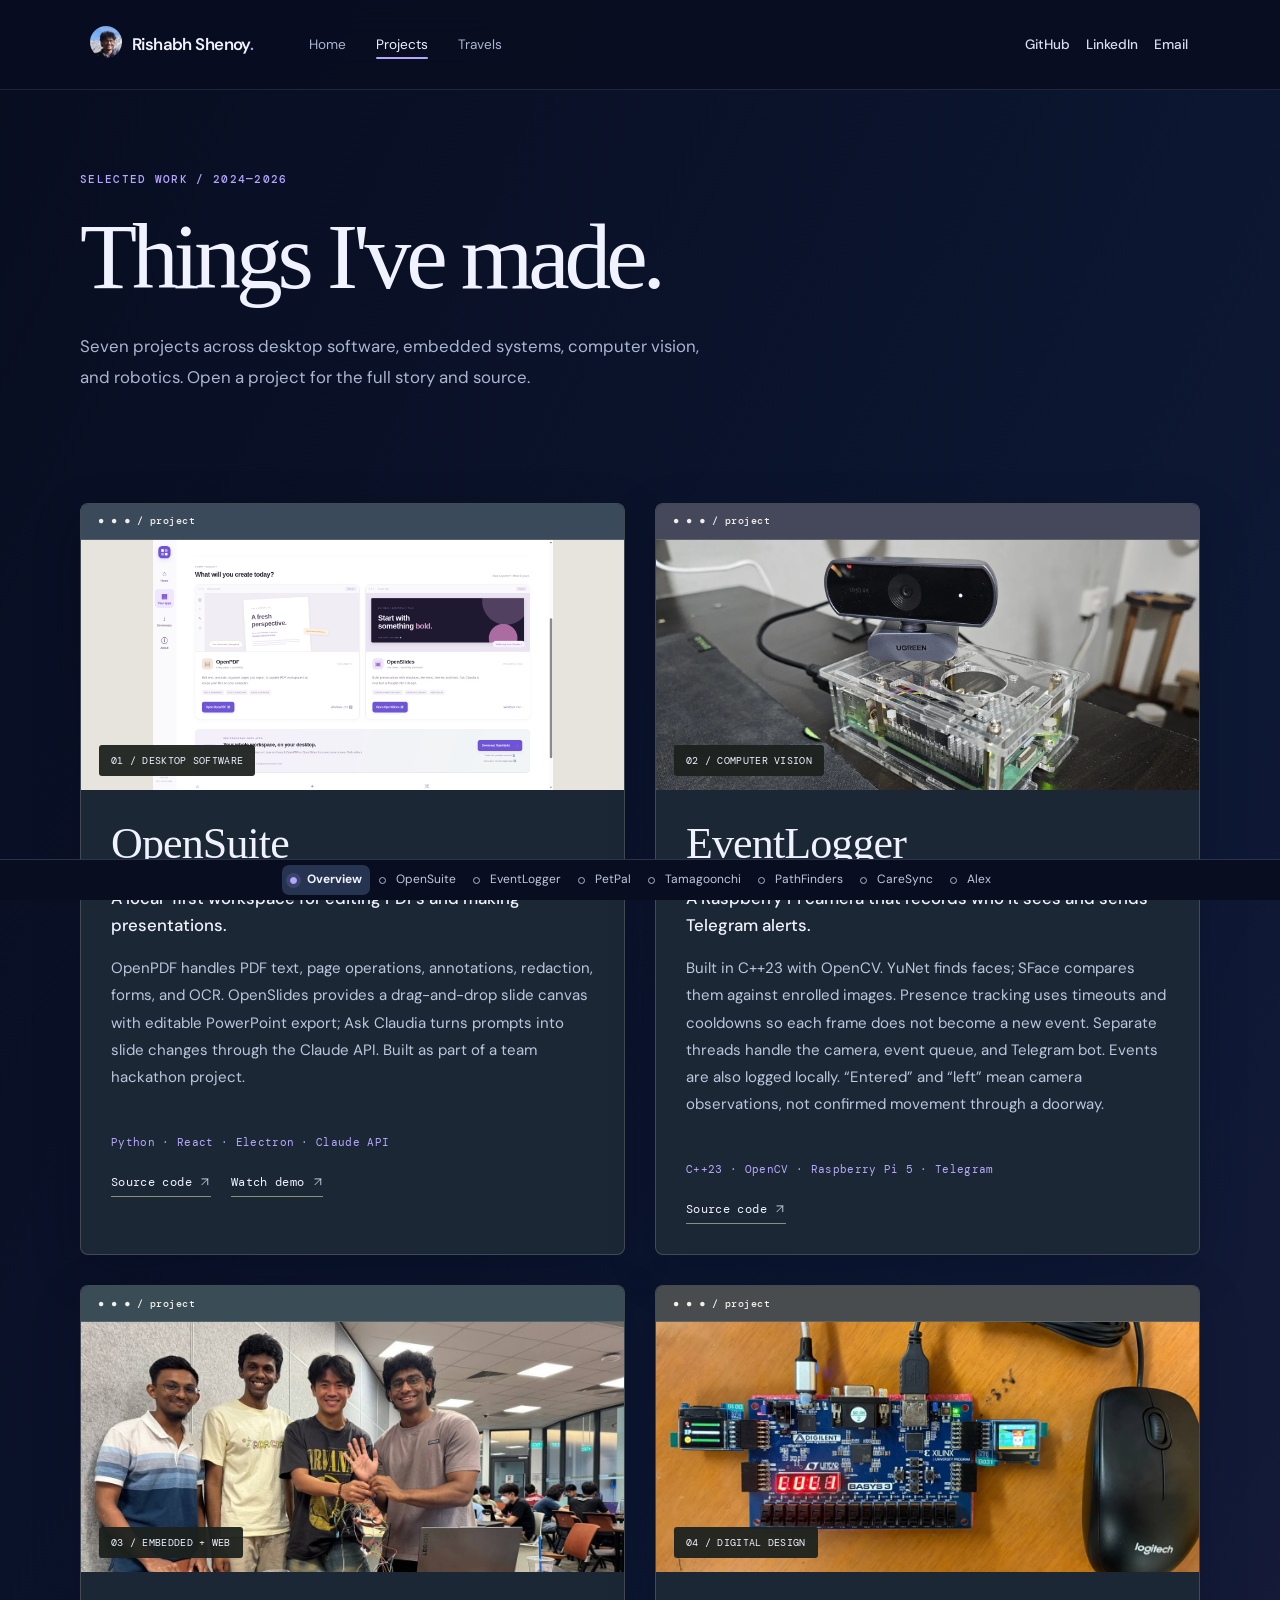
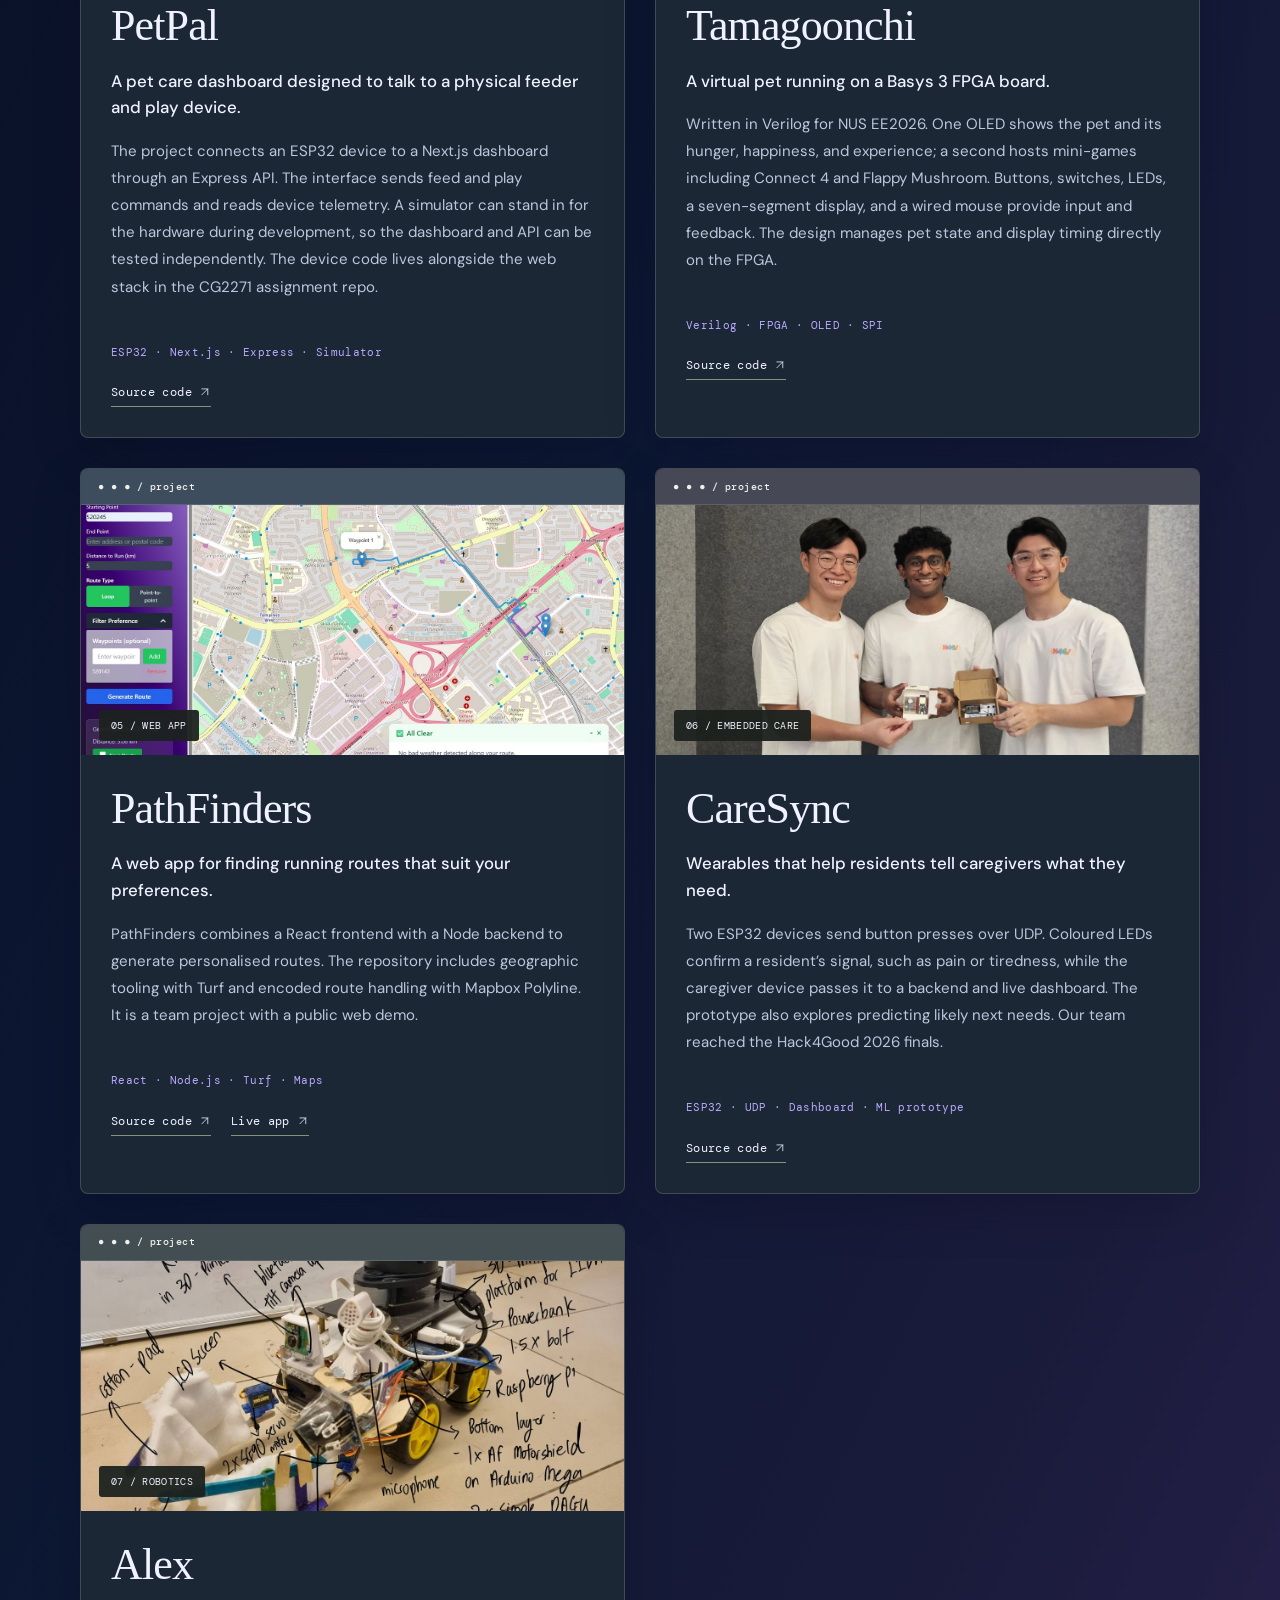
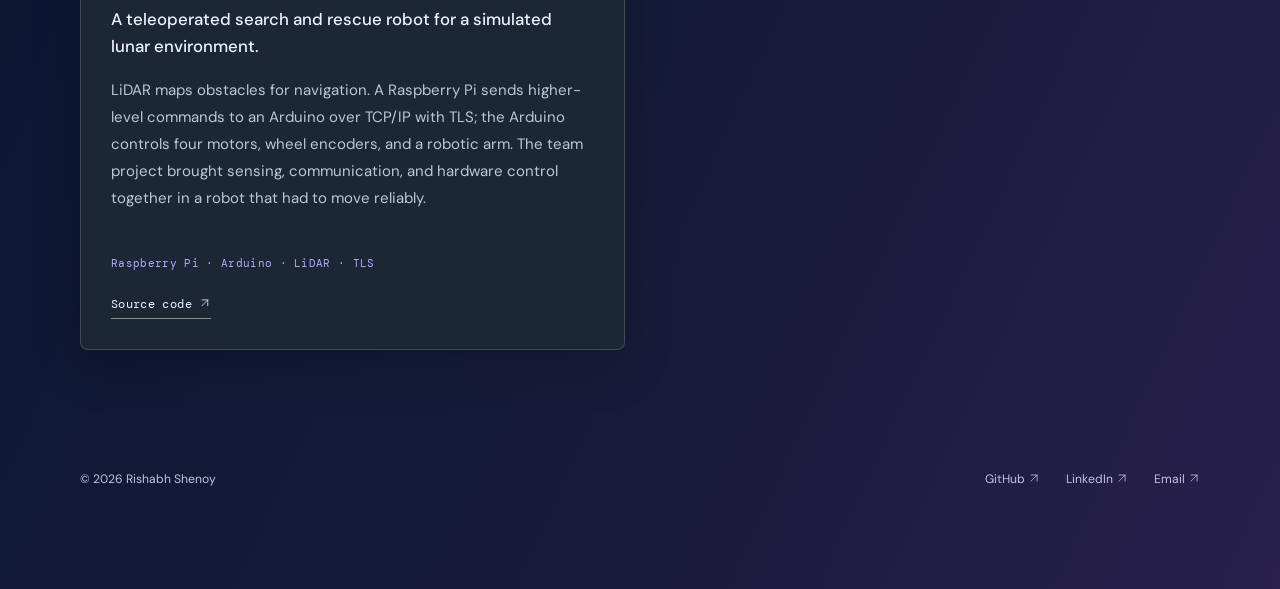
==== commit f1c84f8f: "Drop the section divider hairlines, keep the spacing Removes every full-width rule between sections " ====
--- a/projects.html
+++ b/projects.html
@@ -1,5 +1,5 @@
 <!doctype html>
-<html lang="en"><head><meta charset="utf-8"><meta name="viewport" content="width=device-width,initial-scale=1"><meta name="description" content="Seven projects by Rishabh Shenoy, spanning desktop software, embedded systems, robotics, and web apps."><meta name="theme-color" content="#090d20"><title>Projects — Rishabh Shenoy</title><link rel="stylesheet" href="portfolio.css"><link rel="stylesheet" href="calm.css?v=hover-ease-2"><link rel="canonical" href="https://rishabhshenoy.com/projects.html">
+<html lang="en"><head><meta charset="utf-8"><meta name="viewport" content="width=device-width,initial-scale=1"><meta name="description" content="Seven projects by Rishabh Shenoy, spanning desktop software, embedded systems, robotics, and web apps."><meta name="theme-color" content="#090d20"><title>Projects — Rishabh Shenoy</title><link rel="stylesheet" href="portfolio.css"><link rel="stylesheet" href="calm.css?v=no-rules-1"><link rel="canonical" href="https://rishabhshenoy.com/projects.html">
 <meta property="og:type" content="website">
 <meta property="og:site_name" content="Rishabh Shenoy">
 <meta property="og:title" content="Projects — Rishabh Shenoy">
--- a/calm.css
+++ b/calm.css
@@ -172,22 +172,22 @@
 .hero-portrait img{border-radius:0;background:#141f3c}
 .hero-portrait figcaption{width:100%;margin:0;padding:16px 0;background:#111a30;border-top:1px solid #29334e}
 .home-projects{grid-template-columns:repeat(2,minmax(0,1fr));gap:28px 16px}
-.home-project{--tab:#869bb2;position:relative;display:block;grid-template-columns:minmax(0,1fr)!important;min-width:0;min-height:0;padding:36px 0 0;background:#1b2735;border:1px solid rgba(219,220,207,.2);border-radius:10px;overflow:hidden;transition:transform .2s cubic-bezier(.22,.61,.36,1),background-color .2s cubic-bezier(.22,.61,.36,1),border-color .2s cubic-bezier(.22,.61,.36,1),box-shadow .2s cubic-bezier(.22,.61,.36,1)}
+.home-project{--tab:#869bb2;position:relative;display:block;grid-template-columns:minmax(0,1fr)!important;min-width:0;min-height:0;padding:36px 0 0;background:#1b2735;border:1px solid rgba(219,220,207,.2);border-radius:10px;overflow:hidden;transition:transform .7s cubic-bezier(.22,.61,.36,1),background-color .7s cubic-bezier(.22,.61,.36,1),border-color .7s cubic-bezier(.22,.61,.36,1),box-shadow .7s cubic-bezier(.22,.61,.36,1)}
 .home-project:last-child{border:1px solid rgba(219,220,207,.2)}
 .home-project:before{content:"●  ●  ●     /  project";position:absolute;inset:0 0 auto;display:block;padding:11px 16px;background:color-mix(in srgb,var(--tab) 24%,#1b2735);border-bottom:1px solid rgba(219,220,207,.16);font:500 .65rem 'DM Mono',monospace;letter-spacing:.04em;color:#e4e6e2}
 .home-project:nth-child(2){--tab:#aa95b2}.home-project:nth-child(3){--tab:#7b9f9d}.home-project:nth-child(4){--tab:#b19b81}
-.home-project:hover{transform:translateY(-3px);background:#213044;border-color:var(--tab)}
+.home-project:hover{transform:translateY(-10px);background:#213044;border-color:var(--tab);padding:36px 0 0}
 .home-project-image{width:100%;height:auto;aspect-ratio:16/9;margin:0;border-radius:0}
 .home-project-image img{width:100%;height:100%;object-fit:cover;object-position:center}
 .project-opensuite img{object-fit:cover;object-position:center;padding:0;background:#eceaf1}
-.home-project-info{display:flex;height:150px;padding:22px 24px;transition:transform .2s cubic-bezier(.22,.61,.36,1)}
+.home-project-info{display:flex;height:150px;padding:22px 24px;transition:transform .7s cubic-bezier(.22,.61,.36,1)}
 .home-project-info .arrow{margin-left:16px}
 .home-project-info>div{min-width:0}
 .home-project h3{margin:8px 0 6px}
 .home-project p{margin:0 0 9px}
 .home-project:hover .home-project-info{transform:translateY(-2px)}
 .home-stack{display:block;color:#aeb9d3;font:500 .62rem/1.5 'DM Mono',monospace;letter-spacing:.025em}
-.home-project .arrow{width:42px;height:42px;border:1px solid #66705f;border-radius:50%;transition:background-color .2s cubic-bezier(.22,.61,.36,1),color .2s cubic-bezier(.22,.61,.36,1),border-color .2s cubic-bezier(.22,.61,.36,1)}
+.home-project .arrow{width:42px;height:42px;border:1px solid #66705f;border-radius:50%;transition:background-color .7s cubic-bezier(.22,.61,.36,1),color .7s cubic-bezier(.22,.61,.36,1),border-color .7s cubic-bezier(.22,.61,.36,1)}
 .work-card{--tab:#869bb2;background:#1b2735;border-color:rgba(219,220,207,.2);border-radius:8px}
 .work-card:nth-child(2){--tab:#a792b4}.work-card:nth-child(3){--tab:#83a5a4}.work-card:nth-child(4){--tab:#b4a188}.work-card:nth-child(5){--tab:#8ca7bc}.work-card:nth-child(6){--tab:#aa96a0}.work-card:nth-child(7){--tab:#9eaa95}
 .work-image{position:relative;margin-top:36px;height:250px;overflow:visible}
@@ -276,4 +276,9 @@
 @media(max-width:650px){.hero-heading h1{font-size:clamp(2rem,8.2vw,3.3rem)}.home-work{margin-top:48px;padding:48px 0}.career-section,.home-bottom{padding:48px 0}.home-page #selected-work,.home-page #experience,.home-page #education,.home-page #field-notes{scroll-margin-top:-20px}}
 .hero-heading h1>span:last-child{color:var(--accent)}
 /* Keep the divider between schools and the section divider, without a second line after VJC. */
-.education-entry:last-child{border-bottom:0}
+.education-entry:last-child{border-bottom:0;padding-bottom:0}
+
+/* Dividers removed: hairlines go, all padding and vertical rhythm stay. */
+.home-work,.career-section,.home-bottom,.projects-intro,.work-meta,footer{border-top:0;border-bottom:0}
+.education-entry{border-bottom:0}
+.education-grid{border-top:0}
